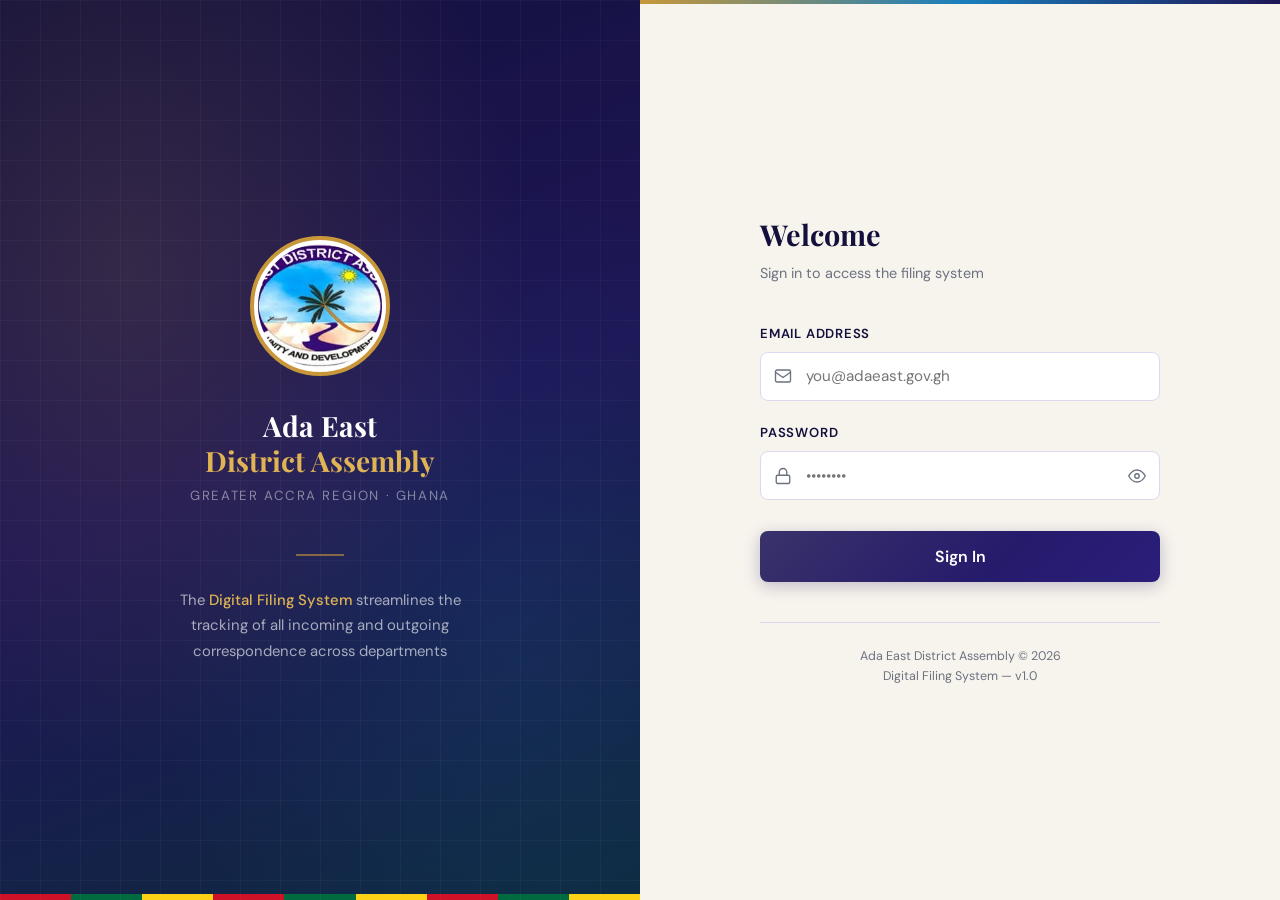
==== frontend/pages/users.html @ 14cd0754 "Initial commit" ====
<!DOCTYPE html>
<html lang="en">
<head>
  <meta charset="UTF-8" />
  <meta name="viewport" content="width=device-width, initial-scale=1.0" />
  <title>User Management — Ada East Digital Filing System</title>
  <link rel="stylesheet" href="../css/variables.css" />
  <link rel="stylesheet" href="../css/layout.css" />
  <link rel="stylesheet" href="../css/components.css" />
  
</head>
<body>

<div id="sidebar-mount"></div>

<div class="main">
  <header class="header">
    <div class="header-title">User Management</div>
    <div class="header-date" id="headerDate"></div>
    <button class="notif-btn" type="button" title="Notifications" aria-label="Notifications"><svg viewBox="0 0 24 24" fill="none" stroke="currentColor" stroke-width="1.8" stroke-linecap="round" stroke-linejoin="round"><path d="M18 8A6 6 0 006 8c0 7-3 9-3 9h18s-3-2-3-9"/><path d="M13.73 21a2 2 0 01-3.46 0"/></svg><span class="notif-dot" id="notifDot"></span></button>
  </header>

  <div class="content">
    <div class="page-header">
      <div class="page-header-left">
        <h2>User Management</h2>
        <p>Create and manage staff accounts and roles</p>
      </div>
      <button class="btn btn-primary" id="openCreateBtn">
        <svg viewBox="0 0 24 24" fill="none" stroke="currentColor" stroke-width="2" stroke-linecap="round" stroke-linejoin="round"><line x1="12" y1="5" x2="12" y2="19"/><line x1="5" y1="12" x2="19" y2="12"/></svg>
        Add User
      </button>
    </div>

    <div class="filters-bar">
      <input type="search" id="searchInput" placeholder="Search by name or email…" />
      <button class="btn btn-outline btn-sm" id="refreshBtn">
        <svg viewBox="0 0 24 24" fill="none" stroke="currentColor" stroke-width="2" stroke-linecap="round" stroke-linejoin="round"><polyline points="23 4 23 10 17 10"/><path d="M20.49 15a9 9 0 11-2.12-9.36L23 10"/></svg>
        Refresh
      </button>
    </div>

    <div class="card">
      <div class="table-wrap">
        <table class="data-table">
          <thead>
            <tr><th>Name</th><th>Email</th><th>Role</th><th>Department</th><th>Status</th><th>Actions</th></tr>
          </thead>
          <tbody id="usersBody">
            <tr><td colspan="6" class="table-loading-cell">Loading…</td></tr>
          </tbody>
        </table>
      </div>
    </div>
  </div>
</div>

<!-- ── Create/Edit User Modal ── -->
<div class="modal-overlay" id="userModal">
  <div class="modal">
    <div class="modal-header">
      <span class="modal-title" id="userModalTitle">Add User</span>
      <button class="modal-close" type="button" title="Close" aria-label="Close" onclick="closeModal('userModal')"><svg viewBox="0 0 24 24" fill="none" stroke="currentColor" stroke-width="2" stroke-linecap="round"><line x1="18" y1="6" x2="6" y2="18"/><line x1="6" y1="6" x2="18" y2="18"/></svg></button>
    </div>
    <div class="modal-body">
      <div class="alert alert-error hidden" id="userAlert">
        <svg viewBox="0 0 20 20" fill="currentColor"><path d="M10 0a10 10 0 100 20A10 10 0 0010 0zm1 15H9v-2h2v2zm0-4H9V5h2v6z"/></svg>
        <span></span>
      </div>
      <form id="userForm" novalidate>
        <input type="hidden" id="editUserId" />
        <div class="form-group">
          <label>Full Name <span class="required">*</span></label>
          <input type="text" id="f_full_name" placeholder="e.g. Uncle Jojo Ochir" required />
        </div>
        <div class="form-group">
          <label>Email Address <span class="required">*</span></label>
          <input type="email" id="f_email" placeholder="user@gmail.com" required />
        </div>
        <div class="form-group" id="passwordGroup">
          <label>Password <span class="required">*</span></label>
          <input type="password" id="f_password" placeholder="Min. 8 characters" />
        </div>
        <div class="form-row">
          <div class="form-group">
            <label>Role <span class="required">*</span></label>
            <select id="f_role" required aria-label="Role" title="Role">
              <option value=""> Select role </option>
              <option value="ADMIN">Admin</option>
              <option value="RECORDS">Records Officer</option>
              <option value="DIRECTOR">Director</option>
              <option value="DCE">DCE</option>
              <option value="DEPARTMENT_HEAD">Department Head</option>
            </select>
          </div>
          <div class="form-group">
            <label>Department</label>
            <select id="f_department_id" aria-label="Department" title="Department">
              <option value=""> None </option>
            </select>
          </div>
        </div>
      </form>
    </div>
    <div class="modal-footer">
      <button class="btn btn-outline" onclick="closeModal('userModal')">Cancel</button>
      <button class="btn btn-primary" id="userSubmitBtn">
        <span class="btn-text">Save User</span>
        <div class="spinner"></div>
      </button>
    </div>
  </div>
</div>

<script src="../js/app.js"></script>
<script src="../js/sidebar.js"></script>
<script src="../js/users.js"></script>
</body>
</html>
---- frontend/css/variables.css ----
/* ═══════════════════════════════════════════════════════════
   Ada East District Assembly – Digital Filing System
   variables.css  |  Design tokens & global reset
   Palette derived from Ada East District Assembly logo:
     Deep navy-purple  #1e1656  (logo border ring)
     Ocean blue        #1a7fbd  (sky/water in logo)
     Palm green        #1a6b45  (palm tree)
     Sandy gold        #c8973a  (sun/warm accents)
     Shell cream       #f7f3ed  (background)
   ═══════════════════════════════════════════════════════════ */

@import url('https://fonts.googleapis.com/css2?family=Playfair+Display:wght@600;700&family=DM+Sans:wght@300;400;500;600&display=swap');

*, *::before, *::after { box-sizing: border-box; margin: 0; padding: 0; }

:root {
  /* ── Primary: Deep Navy (logo border ring) ── */
  --green:       #1e1656;
  --green-dark:  #13103c;
  --green-mid:   #2a1e7a;
  --green-pale:  #edeaf8;

  /* ── Accent: Sandy Gold (logo sun) ── */
  --gold:        #c8973a;
  --gold-light:  #e0b354;
  --gold-pale:   #fdf6e3;

  /* ── Ocean Blue (logo sky/water) ── */
  --ocean:       #1a7fbd;
  --ocean-light: #3da0d8;
  --ocean-pale:  #e6f4fb;

  /* ── Palm Green (logo palm tree) ── */
  --palm:        #1a6b45;
  --palm-light:  #25925f;
  --palm-pale:   #e6f4ee;

  /* ── Neutrals ── */
  --cream:       #f7f3ed;
  --white:       #ffffff;
  --text:        #1a1a2e;
  --muted:       #6b7280;
  --border:      #ddd8f0;
  --border-soft: #ede9f7;

  /* ── Semantic ── */
  --error:        #c0392b;
  --error-bg:     #fdf0f0;
  --error-border: #f5c6c6;
  --success:      #1a6b45;
  --success-bg:   #e6f4ee;
  --info:         #1a7fbd;
  --info-bg:      #e6f4fb;
  --warning:      #c8973a;
  --warning-bg:   #fdf6e3;

  /* ── Status badge colours ── */
  --badge-records-bg:   #edeaf8;
  --badge-records-fg:   #1e1656;
  --badge-director-bg:  #e6f4fb;
  --badge-director-fg:  #1a7fbd;
  --badge-dce-bg:       #fdf6e3;
  --badge-dce-fg:       #c8973a;
  --badge-dept-bg:      #e6f4ee;
  --badge-dept-fg:      #1a6b45;
  --badge-closed-bg:    #e6f4ee;
  --badge-closed-fg:    #1a6b45;
  --badge-outgoing-bg:  #fdf6e3;
  --badge-outgoing-fg:  #c8973a;
  --badge-sent-bg:      #e6f4ee;
  --badge-sent-fg:      #1a6b45;

  /* ── Layout ── */
  --sidebar-w:   270px;
  --header-h:    64px;

  /* ── Typography ── */
  --font-display: 'Playfair Display', serif;
  --font-body:    'DM Sans', sans-serif;

  /* ── Shadows ── */
  --shadow-sm:   0 1px 3px rgba(30,22,86,.08);
  --shadow-md:   0 4px 16px rgba(30,22,86,.10);
  --shadow-lg:   0 8px 32px rgba(30,22,86,.14);

  /* ── Radius ── */
  --radius-sm:   6px;
  --radius-md:   10px;
  --radius-lg:   16px;
}

html, body {
  height: 100%;
  font-family: var(--font-body);
  background: var(--cream);
  color: var(--text);
  line-height: 1.5;
  -webkit-font-smoothing: antialiased;
}

a { color: inherit; text-decoration: none; }
button { font-family: var(--font-body); }
input, select, textarea { font-family: var(--font-body); }
---- frontend/css/layout.css ----
/* ═══════════════════════════════════════════════════════════
   layout.css  |  Sidebar, header, main content shell
   ═══════════════════════════════════════════════════════════ */

/* ── Sidebar ────────────────────────────────────────────── */
.sidebar {
  position: fixed;
  top: 0; left: 0;
  width: var(--sidebar-w);
  height: 100vh;
  background: linear-gradient(180deg, var(--green-dark) 0%, #0f0c30 100%);
  display: flex;
  flex-direction: column;
  z-index: 100;
  overflow: hidden;
  box-shadow: 4px 0 24px rgba(30,22,86,.18);
}

.sidebar::before {
  content: '';
  position: absolute;
  inset: 0;
  background:
    radial-gradient(ellipse at 0% 0%,   rgba(200,151,58,.14) 0%, transparent 50%),
    radial-gradient(ellipse at 100% 100%, rgba(26,127,189,.08) 0%, transparent 50%);
  pointer-events: none;
}

/* Brand block */
.sidebar-brand {
  padding: 1.2rem 1.4rem 1rem;
  border-bottom: 1px solid rgba(255,255,255,.08);
  position: relative;
  display: flex;
  flex-direction: column;
  align-items: center;
  text-align: center;
  gap: .5rem;
}

.brand-icon {
  width: 72px;
  height: 72px;
  border-radius: 50%;
  overflow: hidden;
  border: 3px solid var(--gold);
  box-shadow: 0 0 0 5px rgba(200,151,58,.18), 0 4px 16px rgba(0,0,0,.3);
  background: #fff;
  display: flex;
  align-items: center;
  justify-content: center;
  margin-bottom: .2rem;
}

.brand-icon img {
  width: 100%;
  height: 100%;
  object-fit: cover;
  display: block;
}

/* Hide the old SVG inside brand-icon if still present */
.brand-icon svg { display: none; }

.brand-name {
  font-family: var(--font-display);
  font-size: .95rem;
  color: var(--white);
  line-height: 1.3;
}
.brand-name span { color: var(--gold-light); }

.brand-sub {
  font-size: .68rem;
  color: rgba(255,255,255,.4);
  letter-spacing: .05em;
}

/* Nav */
.sidebar-nav {
  padding: 1rem 0;
  flex: 1;
  overflow-y: auto;
}

.sidebar-nav::-webkit-scrollbar { width: 4px; }
.sidebar-nav::-webkit-scrollbar-track { background: transparent; }
.sidebar-nav::-webkit-scrollbar-thumb { background: rgba(255,255,255,.1); border-radius: 4px; }

.nav-section-label {
  font-size: .65rem;
  letter-spacing: .12em;
  text-transform: uppercase;
  color: rgba(255,255,255,.28);
  padding: .8rem 1.4rem .3rem;
}

.nav-item {
  display: flex;
  align-items: center;
  gap: .75rem;
  padding: .7rem 1.4rem;
  font-size: .88rem;
  color: rgba(255,255,255,.6);
  cursor: pointer;
  text-decoration: none;
  border-left: 3px solid transparent;
  transition: background .15s, color .15s, border-color .15s;
}

.nav-item svg { width: 17px; height: 17px; flex-shrink: 0; }

.nav-item .nav-badge {
  margin-left: auto;
  background: var(--gold);
  color: var(--green-dark);
  font-size: .66rem;
  font-weight: 700;
  padding: .12rem .42rem;
  border-radius: 20px;
  min-width: 20px;
  text-align: center;
}

.nav-item:hover { background: rgba(255,255,255,.06); color: var(--white); }

.nav-item.active {
  background: rgba(200,151,58,.14);
  color: var(--gold-light);
  border-left-color: var(--gold);
}

/* User card */
.sidebar-bottom {
  border-top: 1px solid rgba(255,255,255,.08);
  padding: .9rem 1.2rem;
}

.user-card {
  display: flex;
  align-items: center;
  gap: .75rem;
}

.user-avatar {
  width: 34px; height: 34px;
  background: var(--gold);
  border-radius: 50%;
  display: flex; align-items: center; justify-content: center;
  font-size: .82rem; font-weight: 700;
  color: var(--green-dark);
  flex-shrink: 0;
}

.user-info { flex: 1; min-width: 0; }
.user-name {
  font-size: .87rem;
  color: var(--white);
  font-weight: 600;
  word-wrap: break-word;
  overflow-wrap: break-word;
  line-height: 1.2;
  max-height: 2.4em;
}
.user-role {
  font-size: .7rem;
  color: rgba(255,255,255,.4);
  text-transform: capitalize;
}

.logout-btn {
  background: none; border: none;
  cursor: pointer;
  color: rgba(255,255,255,.35);
  padding: .3rem;
  border-radius: 6px;
  transition: color .15s, background .15s;
  display: flex; align-items: center;
}
.logout-btn:hover { color: #ef4444; background: rgba(239,68,68,.1); }
.logout-btn svg { width: 16px; height: 16px; }

/* Ghana flag strip */
.ghana-strip { height: 4px; display: flex; }
.ghana-strip div { flex: 1; }
.ghana-strip .r { background: #ce1126; }
.ghana-strip .g { background: #006b3f; }
.ghana-strip .y { background: #fcd116; }

/* ── Header ─────────────────────────────────────────────── */
.header {
  height: var(--header-h);
  background: var(--white);
  border-bottom: 1px solid var(--border);
  display: flex;
  align-items: center;
  padding: 0 2rem;
  gap: 1rem;
  position: sticky;
  top: 0;
  z-index: 50;
}

.header::before {
  content: '';
  position: absolute;
  top: 0; left: 0; right: 0;
  height: 3px;
  background: linear-gradient(90deg, var(--gold) 0%, var(--ocean) 50%, var(--green) 100%);
}

.header-title {
  font-family: var(--font-display);
  font-size: 1.1rem;
  color: var(--green-dark);
  flex: 1;
}

.header-date {
  font-size: .82rem;
  color: var(--muted);
}

.notif-btn {
  position: relative;
  background: none;
  border: 1.5px solid var(--border);
  border-radius: var(--radius-sm);
  padding: .4rem .6rem;
  cursor: pointer;
  color: var(--muted);
  display: flex; align-items: center;
  transition: border-color .15s, color .15s;
}
.notif-btn:hover { border-color: var(--green); color: var(--green); }
.notif-btn svg { width: 18px; height: 18px; }

.notif-dot {
  position: absolute;
  top: 5px; right: 5px;
  width: 8px; height: 8px;
  background: var(--gold);
  border-radius: 50%;
  border: 1.5px solid var(--white);
  display: none;
}
.notif-dot.show { display: block; }

/* ── Main shell ─────────────────────────────────────────── */
.main {
  margin-left: var(--sidebar-w);
  min-height: 100vh;
  display: flex;
  flex-direction: column;
}

.content {
  padding: 2rem;
  flex: 1;
}

/* ── Responsive ─────────────────────────────────────────── */
@media (max-width: 768px) {
  .sidebar { transform: translateX(-100%); }
  .main    { margin-left: 0; }
  .content { padding: 1rem; }
}
---- frontend/css/components.css ----
/* ═══════════════════════════════════════════════════════════
   components.css  |  Buttons, forms, tables, badges, modals
   ═══════════════════════════════════════════════════════════ */

/* ── Animations ─────────────────────────────────────────── */
@keyframes fade-up {
  from { opacity: 0; transform: translateY(12px); }
  to   { opacity: 1; transform: translateY(0); }
}

@keyframes spin { to { transform: rotate(360deg); } }

@keyframes shimmer {
  to { background-position: -200% 0; }
}

@keyframes modal-in {
  from { opacity: 0; transform: scale(.96) translateY(10px); }
  to   { opacity: 1; transform: scale(1) translateY(0); }
}

/* ── Buttons ─────────────────────────────────────────────── */
.btn {
  padding: .65rem 1.2rem;
  border-radius: var(--radius-sm);
  font-family: var(--font-body);
  font-size: .88rem;
  font-weight: 600;
  cursor: pointer;
  border: none;
  text-decoration: none;
  display: inline-flex;
  align-items: center;
  gap: .4rem;
  transition: all .15s;
  white-space: nowrap;
}

.btn svg { width: 15px; height: 15px; flex-shrink: 0; }

.btn-primary {
  background: var(--green);
  color: var(--white);
}
.btn-primary:hover { background: var(--green-mid); box-shadow: 0 4px 16px rgba(26,92,46,.3); }

.btn-gold {
  background: var(--gold);
  color: var(--green-dark);
}
.btn-gold:hover { background: var(--gold-light); }

.btn-outline {
  background: var(--white);
  color: var(--green);
  border: 1.5px solid var(--border);
}
.btn-outline:hover { border-color: var(--green); background: var(--green-pale); }

.btn-outline-white {
  background: rgba(255,255,255,.12);
  color: var(--white);
  border: 1.5px solid rgba(255,255,255,.25);
}
.btn-outline-white:hover { background: rgba(255,255,255,.2); }

.btn-danger {
  background: var(--error-bg);
  color: var(--error);
  border: 1.5px solid var(--error-border);
}
.btn-danger:hover { background: #fbe4e4; }

.btn-success {
  background: var(--success-bg);
  color: var(--success);
  border: 1.5px solid #bbf7d0;
}
.btn-success:hover { background: #dcfce7; }

.btn-sm {
  padding: .4rem .85rem;
  font-size: .8rem;
}

.btn-lg {
  padding: .95rem 1.5rem;
  font-size: 1rem;
}

.btn-block { width: 100%; justify-content: center; }

/* Loading state */
.btn .spinner {
  display: none;
  width: 16px; height: 16px;
  border: 2px solid rgba(255,255,255,.3);
  border-top-color: #fff;
  border-radius: 50%;
  animation: spin .6s linear infinite;
}
.btn.loading .btn-text { display: none; }
.btn.loading .spinner  { display: block; }
.btn:disabled { opacity: .6; cursor: not-allowed; }

/* ── Form elements ───────────────────────────────────────── */
.form-group { margin-bottom: 1.3rem; }

.form-row {
  display: grid;
  grid-template-columns: 1fr 1fr;
  gap: 1rem;
}

.form-row-3 {
  display: grid;
  grid-template-columns: 1fr 1fr 1fr;
  gap: 1rem;
}

label {
  display: block;
  font-size: .8rem;
  font-weight: 600;
  letter-spacing: .06em;
  text-transform: uppercase;
  color: var(--green-dark);
  margin-bottom: .45rem;
}

label .required { color: var(--error); margin-left: 2px; }

.input-wrap { position: relative; }

.input-wrap .input-icon {
  position: absolute;
  left: 12px;
  top: 50%;
  transform: translateY(-50%);
  width: 16px; height: 16px;
  stroke: var(--muted);
  fill: none;
  stroke-width: 1.8;
  pointer-events: none;
  transition: stroke .2s;
}

.input-wrap:focus-within .input-icon { stroke: var(--green); }

input[type="text"],
input[type="email"],
input[type="password"],
input[type="date"],
input[type="search"],
select,
textarea {
  width: 100%;
  padding: .8rem 1rem;
  border: 1.5px solid var(--border);
  border-radius: var(--radius-sm);
  background: var(--white);
  font-family: var(--font-body);
  font-size: .9rem;
  color: var(--text);
  transition: border-color .2s, box-shadow .2s;
  outline: none;
  appearance: none;
}

.input-wrap input,
.input-wrap select {
  padding-left: 2.6rem;
}

input:focus,
select:focus,
textarea:focus {
  border-color: var(--green);
  box-shadow: 0 0 0 3px rgba(26,92,46,.1);
}

input::placeholder,
textarea::placeholder { color: #b0a898; }

select {
  background-image: url("data:image/svg+xml,%3Csvg xmlns='http://www.w3.org/2000/svg' width='12' height='8' viewBox='0 0 12 8'%3E%3Cpath d='M1 1l5 5 5-5' stroke='%236b7280' stroke-width='1.5' fill='none' stroke-linecap='round'/%3E%3C/svg%3E");
  background-repeat: no-repeat;
  background-position: right 12px center;
  padding-right: 2.2rem;
  cursor: pointer;
}

textarea {
  resize: vertical;
  min-height: 90px;
  line-height: 1.6;
}

.field-error {
  font-size: .78rem;
  color: var(--error);
  margin-top: .3rem;
  display: none;
}
.field-error.show { display: block; }

/* File upload */
.file-upload {
  border: 2px dashed var(--border);
  border-radius: var(--radius-md);
  padding: 1.5rem;
  text-align: center;
  cursor: pointer;
  transition: border-color .2s, background .2s;
  background: var(--white);
  position: relative;
}
.file-upload:hover,
.file-upload.drag-over {
  border-color: var(--green);
  background: var(--green-pale);
}
.file-upload input[type="file"] {
  position: absolute;
  inset: 0;
  opacity: 0;
  cursor: pointer;
  width: 100%;
  height: 100%;
  padding: 0;
  border: none;
}
.file-upload-icon { width: 32px; height: 32px; margin: 0 auto .6rem; color: var(--muted); }
.file-upload-icon svg { width: 100%; height: 100%; }
.file-upload-label { font-size: .88rem; color: var(--muted); }
.file-upload-label strong { color: var(--green); }
.file-upload-hint { font-size: .75rem; margin-top: .2rem; }
.file-upload-name {
  margin-top: .6rem;
  font-size: .82rem;
  color: var(--green);
  font-weight: 500;
  display: none;
}
.file-upload-name.show { display: block; }

/* ── Alert / Banner ─────────────────────────────────────── */
.alert {
  display: flex;
  align-items: flex-start;
  gap: .6rem;
  padding: .85rem 1rem;
  border-radius: var(--radius-sm);
  font-size: .88rem;
  margin-bottom: 1.2rem;
}
.alert svg { width: 16px; height: 16px; flex-shrink: 0; margin-top: 1px; }
.alert-error   { background: var(--error-bg);   border: 1px solid var(--error-border); color: var(--error); }
.alert-success { background: var(--success-bg); border: 1px solid #bbf7d0;             color: var(--success); }
.alert-info    { background: var(--info-bg);    border: 1px solid #bfdbfe;             color: var(--info); }
.alert-warning { background: var(--warning-bg); border: 1px solid #fde68a;             color: var(--warning); }
.alert.hidden  { display: none; }

/* ── Cards ───────────────────────────────────────────────── */
.card {
  background: var(--white);
  border-radius: var(--radius-md);
  border: 1px solid var(--border);
  overflow: hidden;
}

.card-header {
  padding: 1.2rem 1.5rem;
  border-bottom: 1px solid var(--border);
  display: flex;
  align-items: center;
  justify-content: space-between;
  gap: 1rem;
}

.card-title {
  font-size: .95rem;
  font-weight: 600;
  color: var(--green-dark);
}

.card-body { padding: 1.5rem; }

/* ── Status Badges ───────────────────────────────────────── */
.badge {
  display: inline-flex;
  align-items: center;
  padding: .25rem .65rem;
  border-radius: 20px;
  font-size: .72rem;
  font-weight: 600;
  white-space: nowrap;
}

.badge-records   { background: var(--badge-records-bg);  color: var(--badge-records-fg); }
.badge-director  { background: var(--badge-director-bg); color: var(--badge-director-fg); }
.badge-dce       { background: var(--badge-dce-bg);      color: var(--badge-dce-fg); }
.badge-dept      { background: var(--badge-dept-bg);     color: var(--badge-dept-fg); }
.badge-closed    { background: var(--badge-closed-bg);   color: var(--badge-closed-fg); }
.badge-outgoing  { background: var(--badge-outgoing-bg); color: var(--badge-outgoing-fg); }
.badge-sent      { background: var(--badge-sent-bg);     color: var(--badge-sent-fg); }
.badge-incoming  { background: var(--green-pale);        color: var(--green); }

/* ── Tables ──────────────────────────────────────────────── */
.table-wrap {
  width: 100%;
  overflow-x: auto;
}

.data-table {
  width: 100%;
  border-collapse: collapse;
  min-width: 600px;
}

.data-table th {
  font-size: .72rem;
  letter-spacing: .08em;
  text-transform: uppercase;
  color: var(--muted);
  font-weight: 600;
  padding: .8rem 1.2rem;
  text-align: left;
  background: #fafafa;
  border-bottom: 1px solid var(--border);
  white-space: nowrap;
}

.data-table td {
  padding: .9rem 1.2rem;
  font-size: .88rem;
  border-bottom: 1px solid var(--border-soft);
  vertical-align: middle;
}

.data-table tbody tr:last-child td { border-bottom: none; }
.data-table tbody tr:hover td { background: #fdf9f3; cursor: pointer; }

.td-serial {
  font-size: .78rem;
  font-family: 'Courier New', monospace;
  color: var(--muted);
  font-weight: 600;
}

.td-subject {
  max-width: 220px;
  white-space: nowrap;
  overflow: hidden;
  text-overflow: ellipsis;
}

.td-actions {
  display: flex;
  gap: .4rem;
  align-items: center;
}

/* ── Modals ──────────────────────────────────────────────── */
.modal-overlay {
  position: fixed;
  inset: 0;
  background: rgba(0,0,0,.45);
  -webkit-backdrop-filter: blur(3px);
  backdrop-filter: blur(3px);
  z-index: 200;
  display: flex;
  align-items: center;
  justify-content: center;
  padding: 1.5rem;
  opacity: 0;
  pointer-events: none;
  transition: opacity .2s;
}

.modal-overlay.open {
  opacity: 1;
  pointer-events: all;
}

.modal {
  background: var(--white);
  border-radius: var(--radius-lg);
  width: 100%;
  max-width: 560px;
  max-height: 90vh;
  overflow-y: auto;
  box-shadow: var(--shadow-lg);
  animation: modal-in .25s ease both;
}

.modal-lg { max-width: 760px; }

.modal-header {
  padding: 1.4rem 1.6rem 1rem;
  border-bottom: 1px solid var(--border);
  display: flex;
  align-items: center;
  justify-content: space-between;
}

.modal-title {
  font-family: var(--font-display);
  font-size: 1.1rem;
  color: var(--green-dark);
}

.modal-close {
  background: none;
  border: none;
  cursor: pointer;
  color: var(--muted);
  padding: .3rem;
  border-radius: 6px;
  transition: background .15s, color .15s;
  display: flex;
}
.modal-close:hover { background: var(--border-soft); color: var(--text); }
.modal-close svg { width: 20px; height: 20px; }

.modal-body   { padding: 1.4rem 1.6rem; }

.modal-footer {
  padding: 1rem 1.6rem 1.4rem;
  border-top: 1px solid var(--border);
  display: flex;
  justify-content: flex-end;
  gap: .75rem;
}

/* ── Skeleton loader ─────────────────────────────────────── */
.skeleton {
  background: linear-gradient(90deg, #f0ebe3 25%, #faf6ee 50%, #f0ebe3 75%);
  background-size: 200% 100%;
  animation: shimmer 1.4s infinite;
  border-radius: 6px;
}
.skeleton-row { height: 14px; margin-bottom: 8px; }

/* ── Empty state ─────────────────────────────────────────── */
.empty-state {
  text-align: center;
  padding: 3.5rem 2rem;
  color: var(--muted);
}
.empty-state-icon {
  width: 56px; height: 56px;
  margin: 0 auto 1rem;
  color: var(--border);
}
.empty-state-icon svg { width: 100%; height: 100%; }
.empty-state h3 { font-size: 1rem; color: var(--text); margin-bottom: .4rem; }
.empty-state p  { font-size: .88rem; }

.is-hidden { display: none; }

.table-loading-cell {
  padding: 2.5rem;
  text-align: center;
  color: var(--muted);
}

/* ── Page header ─────────────────────────────────────────── */
.page-header {
  display: flex;
  align-items: center;
  justify-content: space-between;
  margin-bottom: 1.5rem;
  gap: 1rem;
  flex-wrap: wrap;
}

.page-header-left h2 {
  font-family: var(--font-display);
  font-size: 1.4rem;
  color: var(--green-dark);
  margin-bottom: .2rem;
}

.page-header-left p {
  font-size: .85rem;
  color: var(--muted);
}

/* ── Filters bar ─────────────────────────────────────────── */
.filters-bar {
  background: var(--white);
  border: 1px solid var(--border);
  border-radius: var(--radius-md);
  padding: 1rem 1.2rem;
  display: flex;
  align-items: center;
  gap: .75rem;
  margin-bottom: 1.2rem;
  flex-wrap: wrap;
}

.filters-bar select,
.filters-bar input[type="search"] {
  width: auto;
  min-width: 160px;
  padding: .55rem .9rem;
  font-size: .85rem;
}

.filters-bar input[type="search"] { min-width: 220px; }

/* ── Detail view ─────────────────────────────────────────── */
.detail-grid {
  display: grid;
  grid-template-columns: 1fr 1fr;
  gap: 1rem;
}

.detail-label {
  font-size: .72rem;
  text-transform: uppercase;
  letter-spacing: .08em;
  color: var(--muted);
  font-weight: 600;
  margin-bottom: .25rem;
}
.detail-value {
  font-size: .9rem;
  color: var(--text);
  font-weight: 500;
}

/* ── Timeline (audit trail) ─────────────────────────────── */
.timeline { padding: 0; }

.timeline-item {
  display: flex;
  gap: 1rem;
  padding-bottom: 1.4rem;
  position: relative;
}

.timeline-item:not(:last-child) .timeline-line {
  position: absolute;
  left: 16px;
  top: 32px;
  bottom: 0;
  width: 2px;
  background: var(--border-soft);
}

.timeline-dot {
  width: 32px; height: 32px;
  background: var(--green-pale);
  border: 2px solid var(--green);
  border-radius: 50%;
  display: flex; align-items: center; justify-content: center;
  flex-shrink: 0;
  position: relative;
  z-index: 1;
}
.timeline-dot svg { width: 14px; height: 14px; color: var(--green); }

.timeline-dot.gold {
  background: var(--gold-pale);
  border-color: var(--gold);
}
.timeline-dot.gold svg { color: var(--gold); }

.timeline-content { flex: 1; padding-top: .3rem; }
.timeline-action { font-size: .9rem; font-weight: 600; color: var(--text); }
.timeline-meta   { font-size: .78rem; color: var(--muted); margin-top: .15rem; }
.timeline-remark {
  margin-top: .4rem;
  font-size: .82rem;
  color: var(--muted);
  background: var(--cream);
  border-left: 3px solid var(--border);
  padding: .4rem .7rem;
  border-radius: 0 4px 4px 0;
  font-style: italic;
}

/* ── Stat cards ──────────────────────────────────────────── */
.stats-grid {
  display: grid;
  grid-template-columns: repeat(4, 1fr);
  gap: 1.2rem;
  margin-bottom: 1.8rem;
}

.stat-card {
  background: var(--white);
  border-radius: var(--radius-md);
  padding: 1.4rem 1.5rem;
  border: 1px solid var(--border);
  position: relative;
  overflow: hidden;
  animation: fade-up .5s ease both;
}

.stat-card::before {
  content: '';
  position: absolute;
  top: 0; left: 0; right: 0;
  height: 3px;
}
.stat-card.c-green::before { background: var(--green); }
.stat-card.c-gold::before  { background: var(--gold); }
.stat-card.c-blue::before  { background: var(--ocean); }
.stat-card.c-red::before   { background: #ef4444; }

.stat-icon {
  width: 40px; height: 40px;
  border-radius: var(--radius-sm);
  display: flex; align-items: center; justify-content: center;
  margin-bottom: 1rem;
}
.stat-icon svg { width: 20px; height: 20px; }

.stat-card.c-green .stat-icon { background: var(--green-pale); color: var(--green); }
.stat-card.c-gold  .stat-icon { background: var(--gold-pale);  color: var(--gold); }
.stat-card.c-blue  .stat-icon { background: var(--ocean-pale); color: var(--ocean); }
.stat-card.c-red   .stat-icon { background: #fef2f2;           color: #ef4444; }

.stat-value {
  font-size: 2rem;
  font-weight: 700;
  line-height: 1;
  margin-bottom: .3rem;
  font-variant-numeric: tabular-nums;
}
.stat-label { font-size: .82rem; color: var(--muted); }
.stat-sub   { font-size: .75rem; color: var(--muted); margin-top: .4rem; }

/* ── Pagination ──────────────────────────────────────────── */
.pagination {
  display: flex;
  align-items: center;
  justify-content: space-between;
  padding: 1rem 1.2rem;
  border-top: 1px solid var(--border);
  font-size: .82rem;
  color: var(--muted);
}
.pagination-btns { display: flex; gap: .4rem; }
.pg-btn {
  padding: .35rem .7rem;
  border: 1.5px solid var(--border);
  border-radius: 6px;
  background: var(--white);
  cursor: pointer;
  font-size: .8rem;
  transition: all .15s;
  color: var(--text);
}
.pg-btn:hover    { border-color: var(--green); color: var(--green); }
.pg-btn.active   { background: var(--green); color: var(--white); border-color: var(--green); }
.pg-btn:disabled { opacity: .4; cursor: not-allowed; }

@media (max-width: 1100px) { .stats-grid { grid-template-columns: repeat(2, 1fr); } }
@media (max-width: 600px)  {
  .form-row, .form-row-3 { grid-template-columns: 1fr; }
  .detail-grid { grid-template-columns: 1fr; }
}

/* ── Dashboard specific ───────────────────────────────────── */
.welcome-banner {
  background: linear-gradient(135deg, var(--green-dark) 0%, var(--green) 55%, var(--ocean) 100%);
  border-radius: var(--radius-lg);
  padding: 1.6rem;
  margin-bottom: 1.4rem;
  color: var(--white);
  display: flex;
  align-items: center;
  justify-content: space-between;
  gap: 1rem;
  flex-wrap: wrap;
  box-shadow: 0 4px 24px rgba(30,22,86,.18);
}

.welcome-text h2 {
  font-family: var(--font-display);
  font-size: 1.35rem;
  margin-bottom: 0.2rem;
}

.welcome-text p {
  font-size: 0.9rem;
  color: rgba(255, 255, 255, 0.82);
}

.welcome-actions {
  display: flex;
  gap: 0.65rem;
  flex-wrap: wrap;
}

.bottom-grid {
  display: grid;
  grid-template-columns: 2fr 1fr;
  gap: 1.2rem;
}

.card-action {
  font-size: 0.82rem;
  color: var(--green);
  font-weight: 600;
}

.letter-table {
  width: 100%;
  border-collapse: collapse;
}

.letter-table th {
  font-size: 0.72rem;
  letter-spacing: 0.08em;
  text-transform: uppercase;
  color: var(--muted);
  font-weight: 600;
  padding: 0.8rem 1.2rem;
  text-align: left;
  background: #fafafa;
  border-bottom: 1px solid var(--border);
}

.letter-table td {
  padding: 0.9rem 1.2rem;
  font-size: 0.88rem;
  border-bottom: 1px solid var(--border-soft);
  vertical-align: middle;
}

.letter-table tbody tr:last-child td {
  border-bottom: none;
}

.serial {
  font-size: 0.78rem;
  font-family: 'Courier New', monospace;
  color: var(--muted);
  font-weight: 600;
}

.badge-status {
  display: inline-flex;
  align-items: center;
  padding: 0.25rem 0.65rem;
  border-radius: 20px;
  font-size: 0.72rem;
  font-weight: 600;
  white-space: nowrap;
}

.workflow-list {
  padding: 0.5rem 1.2rem 1.2rem;
}

.workflow-item {
  display: flex;
  align-items: center;
  gap: 0.75rem;
  padding: 0.75rem 0;
  border-bottom: 1px solid var(--border-soft);
}

.workflow-item:last-child {
  border-bottom: none;
}

.wf-icon {
  width: 36px;
  height: 36px;
  border-radius: 8px;
  display: inline-flex;
  align-items: center;
  justify-content: center;
  flex-shrink: 0;
}

.wf-icon svg {
  width: 18px;
  height: 18px;
}

.wf-label {
  font-size: 0.88rem;
  font-weight: 600;
  color: var(--text);
}

.wf-sub {
  font-size: 0.76rem;
  color: var(--muted);
}

.wf-count {
  margin-left: auto;
  font-size: 1.05rem;
  font-weight: 700;
  font-variant-numeric: tabular-nums;
}

.stat-trend {
  font-size: 0.75rem;
  color: var(--muted);
  margin-top: 0.35rem;
}

.stat-card.green::before,
.stat-card.c-green::before {
  background: var(--green);
}

.stat-card.gold::before,
.stat-card.c-gold::before {
  background: var(--gold);
}

.stat-card.blue::before,
.stat-card.c-blue::before {
  background: #3b82f6;
}

.stat-card.red::before,
.stat-card.c-red::before {
  background: #ef4444;
}

.stat-card.green .stat-icon,
.stat-card.c-green .stat-icon {
  background: var(--green-pale);
  color: var(--green);
}

.stat-card.gold .stat-icon,
.stat-card.c-gold .stat-icon {
  background: var(--gold-pale);
  color: var(--gold);
}

.stat-card.blue .stat-icon,
.stat-card.c-blue .stat-icon {
  background: #eff6ff;
  color: #3b82f6;
}

.stat-card.red .stat-icon,
.stat-card.c-red .stat-icon {
  background: #fef2f2;
  color: #ef4444;
}

.skel-row {
  height: 12px;
  margin-bottom: 8px;
}

.margin0 {
  margin-bottom: 0;
}

.margin1 {
  margin-bottom: 10px;
}

.width-70 {
  width: 70%;
}

.width-80 {
  width: 80%;
}

.width-60 {
  width: 60%;
}

/* ── Detail modal rows ───────────────────────────────────── */
.detail-item {
  padding: 0.7rem 0.8rem;
  border: 1px solid var(--border-soft);
  border-radius: var(--radius-sm);
  background: #fffdf9;
}

@media (max-width: 900px) {
  .bottom-grid {
    grid-template-columns: 1fr;
  }
}

/* ── Notification list items ─────────────────────────────── */
.notif-item {
  display: flex;
  align-items: flex-start;
  gap: 1rem;
  padding: 1rem 1.5rem;
  border-bottom: 1px solid var(--border-soft);
  cursor: pointer;
  transition: background .15s;
  position: relative;
}
.notif-item:last-child { border-bottom: none; }
.notif-item:hover { background: #fdf9f3; }

.notif-item--unread { background: var(--gold-pale); }
.notif-item--unread:hover { background: #fdf0d5; }

.notif-icon {
  width: 36px;
  height: 36px;
  background: var(--green-pale);
  border-radius: 50%;
  display: flex;
  align-items: center;
  justify-content: center;
  flex-shrink: 0;
  color: var(--green);
}
.notif-icon svg { width: 16px; height: 16px; }

.notif-content { flex: 1; min-width: 0; }
.notif-message { font-size: .9rem; color: var(--text); line-height: 1.5; }
.notif-time    { font-size: .78rem; color: var(--muted); margin-top: .25rem; }

.notif-unread-dot {
  width: 8px;
  height: 8px;
  background: var(--gold);
  border-radius: 50%;
  flex-shrink: 0;
  margin-top: .45rem;
}
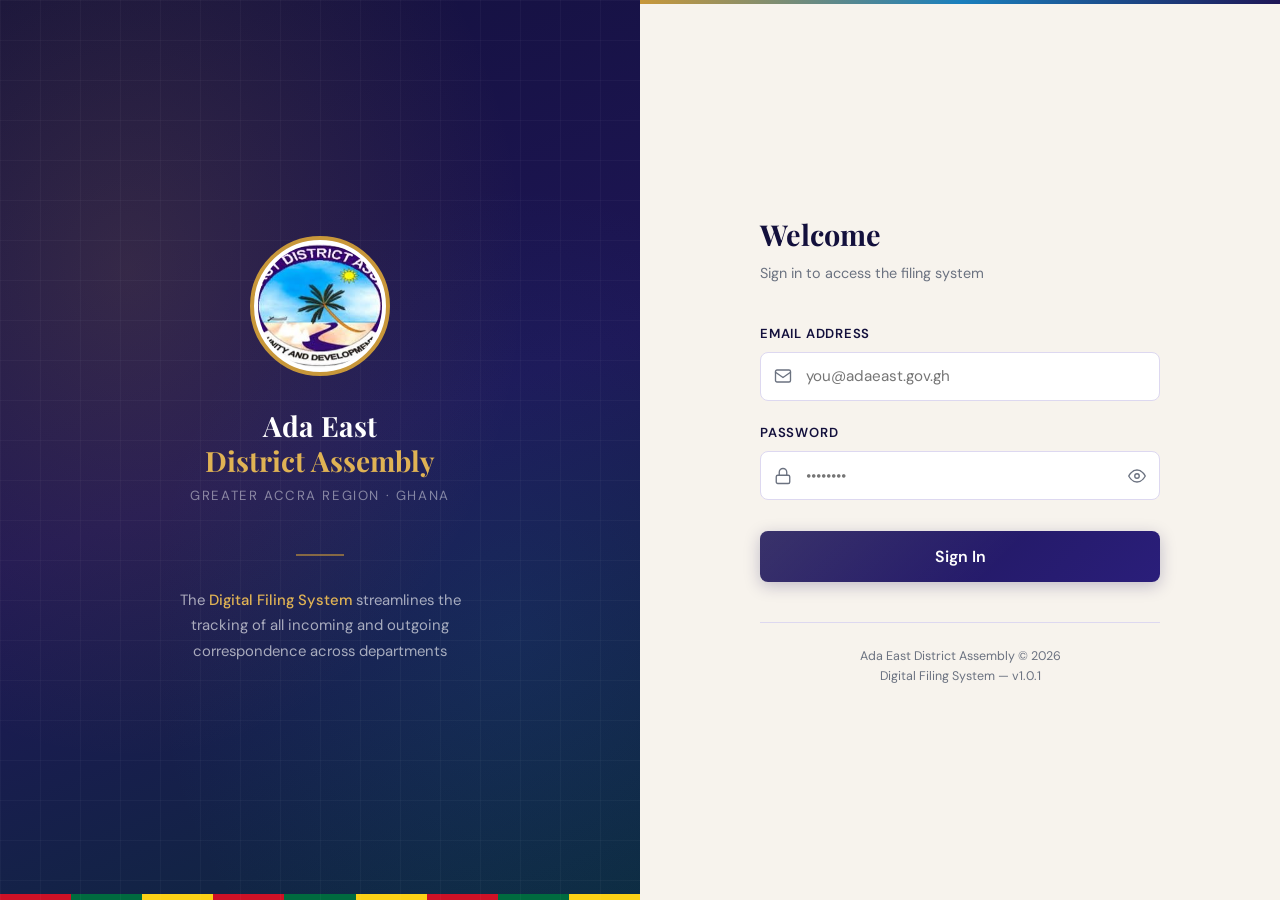
==== commit 64c2eb8e: "updated to v1.0.1" ====
--- a/frontend/pages/users.html
+++ b/frontend/pages/users.html
@@ -91,6 +91,7 @@
               <option value="DIRECTOR">Director</option>
               <option value="DCE">DCE</option>
               <option value="DEPARTMENT_HEAD">Department Head</option>
+              <option value="TEST_USER">Test User</option>
             </select>
           </div>
           <div class="form-group">
